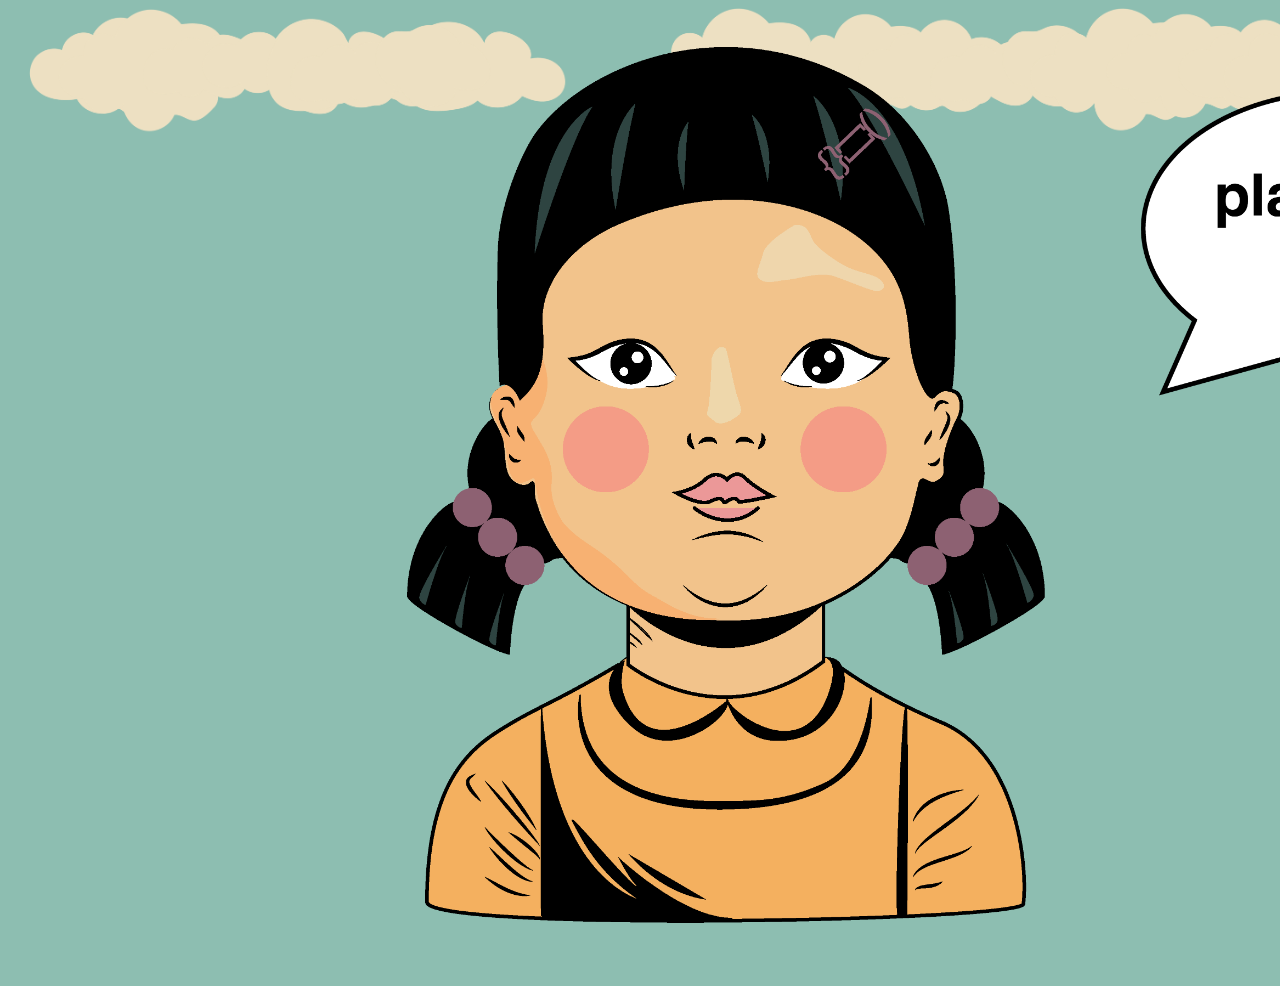
==== index.html @ 884b7dc2 "commit 3/01/23" ====
<!DOCTYPE html>
<html lang="en">
<head>
  <meta charset="UTF-8">
  <meta http-equiv="X-UA-Compatible" content="IE=edge">
  <meta name="viewport" content="width=device-width, initial-scale=1.0">
  <script  type="text/javascript" src="script.js"></script>
  <link rel="stylesheet" href="style.css">
</head>
  
<body style="background-color: #8DBEB1;">

 
    
    <section>
            <div class="cloud">
                <div><img src="images/nube-01.png"  width="200px"></div>
                <div><img src="images/nube-02.png"  width="200px"></div>
                <div><img src="images/nube-03.png"  width="200px"></div>
                <div><img src="images/nube-04.png"  width="200px"></div>
                <div><img src="images/nube-05.png"  width="200px"></div>
                <div><img src="images/nube-06.png"  width="200px"></div>
                <div><img src="images/nube-07.png"  width="200px"></div>
                <div><img src="images/nube-08.png"  width="200px"></div>
                <div><img src="images/nube-09.png"  width="200px"></div>
                <div><img src="images/nube-10.png"  width="200px"></div>
                <div><img src="images/nube-11.png"  width="200px"></div>
                <div><img src="images/nube-12.png"  width="200px"></div>
                <div><img src="images/nube-13.png"  width="200px"></div>
                <div><img src="images/nube-14.png"  width="200px"></div>
                <div><img src="images/nube-15.png"  width="200px"></div>
                <div><img src="images/nube-16.png"  width="200px"></div>
                <div><img src="images/nube-17.png"  width="200px"></div>
                <div><img src="images/nube-18.png"  width="200px"></div>
                
            </div>
            <div class="doll">
                <a href="juego.html" onmouseover="buttonclick()"><img src="images/muneca.png "  width="700px"  alt="doll"></a>
                <button class="selfclick"  onclick="alert('Roar');"></button>
                </a>
                <img class="bocadillo" src="images/juegas_01.png" width="500px" alt="¿juegas?">
            </div>
     </section>
    
      

</body>
</html>
---- style.css ----
/* Incluir el relleno y el borde en el ancho y alto total de un elemento */
/* * {
  box-sizing: border-box;
} */

/* Eliminar márgenes y relleno de la lista
ol {
  margin: 20;
  padding: 20;
} */

/* Aplica estilo a los elementos de la lista */
ol li {
  cursor: pointer;
  position: relative;
  padding: 12px 8px 12px 40px;
  background: rgb(253, 254, 254);
  font-size: 18px;
  transition: 0.2s;

  /* hacer que los elementos de la lista no se puedan seleccionar */
  -webkit-user-select: none;
  -moz-user-select: none;
  -ms-user-select: none;
  user-select: none;
}


/* Al hacer clic, agrega un color de fondo y tacha el texto */
/* ol li.checked {
  background: #888;
  color: #fff;
  text-decoration: line-through; */


/* Agrega una marca de "marcado" cuando se hace clic en */
ol li.checked::before {
  content: '';
  position: absolute;
  border-color: #fff;
  border-style: solid;
  border-width: 0 2px 2px 0;
  top: 10px;
  left: 16px;
  transform: rotate(45deg);
  height: 15px;
  width: 7px;
}

/* Dale estilo al botón de cerrar */
.close {
  background-image: ;
  position: absolute;
  right: 0px;
  top: 0;
  padding: 12px 16px 12px 10px;
}

.close:hover {
  background-color: #f44336;
  color: white;
}

/* Estilo del header */
.header {
  background-color: transparent;
  display: flex;

  /* padding: 30px 40px; */
  /* color: rgb(167, 42, 42); */
  /* text-align: center; */
}

/* limpia los flotantes en el header */
.header:after {
  content: "";
  display: table;
  clear: both;
}

/* Da estilo al input */
input {
  margin: 0;
  border: none;
  border-radius: 0;
  width: 75%;
  padding: 10px;
  float: left;
  font-size: 16px;
}



.addBtn:hover {
  background-color: transparent
}
.muñecoverde{
  height: 400px;
  width:250px ;
  position:relative;
  top:0px; left:-60px;
}
/* .listadejugadores{
  display:flex;
  justify-content: ;
  align-items: center;

  height: 0px;
  width: 250px; */


/* body{
  background-image: url(/pictures/Portada-01.jpg);
  background-repeat: no-repeat;
  background-size:1420px 650px;
} */
#myInput{
  height: 45px;
  width:80px;
  position:relative;
  top: 526px; left: 275px;

}
#myOL{
  
  overflow-y: scroll;
  height:20%;
  width:20%;
  position:absolute;
  
}

body {
    margin:0;
    padding:0;
    overflow: hidden;
   
    }
    section{
    height:100%;
    width:100%;                    
    position:absolute ;
    }
    .selfclick{
        outline: none;
        background-color: transparent;
        border: none;
                                                                                                                                                                                                                                                                    
    }
    .doll{
        position: absolute;
        z-index: 30px;
        margin-left: 30%;
    }

    .bocadillo{
        position: absolute;
        margin-left:0%;
        margin-top: 10%;
    }
    .container{
        position: absolute;
        display: flex;
        justify-content: space-around;
    }
 
    .container1{
        margin-left: 50px;
      
    }
    .container2{
        margin-left: 100px;
    }
    .container3{
       margin-left: 25px;
    }
    .container4{
        justify-content: flex-end;
        margin-left: 100px;
    }

    .cloud div{
    position:absolute ;
    display:block ;
    }
        .cloud div:nth-child(1){
            left:1%; 
            animation:fall 15s linear infinite ;
            animation-delay:-1s;
        }
        .cloud div:nth-child(2){
            left:4%; 
            animation:fall 16s linear infinite ;
            animation-delay:-5s;
        }
        .cloud div:nth-child(3){
            left:8%; 
            animation:fall 14s linear infinite ;
            animation-delay:-8s;
        }
        .cloud div:nth-child(4){
            left:15%; 
            animation:fall 15s linear infinite ; 
            animation-delay:-12s;
        }
        .cloud div:nth-child(5){
            left:20%; 
            animation:fall 14s linear infinite ;
            animation-delay:-16s;
        }
        .cloud div:nth-child(6){
            left:25%; 
            animation:fall 15s linear infinite ;
            animation-delay:-5s;
        }
        .cloud div:nth-child(7){
            left:30%; 
            animation:fall 16s linear infinite ;
            animation-delay:-18s;
        }
        .cloud div:nth-child(8){
            left:20%; 
            animation:fall 14s linear infinite ;
            animation-delay:-10s;
        }
        .cloud div:nth-child(9){
            left:26%; 
            animation:fall 15s linear infinite ;
            animation-delay:-7s;
        }
        .cloud div:nth-child(10){
            left:50%; 
            animation:fall 16s linear infinite ;
            animation-delay:-14s;
        }
        .cloud div:nth-child(11){
            left:60%; 
            animation:fall 14s linear infinite ;
            animation-delay:-8s;
        }
        .cloud div:nth-child(12){
            left:65%; 
            animation:fall 15s linear infinite ;
            animation-delay:-1s;
        }
        .cloud div:nth-child(13){
            left:70%; 
            animation:fall 16s linear infinite ;
            animation-delay:5-s;
        }
        .cloud div:nth-child(14){
            left:75%; 
            animation:fall 14s linear infinite ;
            animation-delay:-16s;
        }
        .cloud div:nth-child(15){
            left:80%; 
            animation:fall 15s linear infinite ;
            animation-delay:-12s;
            
        }
        .cloud div:nth-child(16){
           left:85%; 
           animation:fall 15s linear infinite ; 
           animation-delay:-8s;
        }
        .cloud div:nth-child(17){
            left:90%; 
            animation:fall 15s linear infinite ;
            animation-delay:-5s;
        }
        .cloud div:nth-child(18){
            left:95%; 
            animation:fall 15s linear infinite ;
            animation-delay:-1s;
        }
        
     
        @keyframes fall{
        0%{
            opacity:1;
            top:-10%;
            transform:translateX (20px) rotate(0deg);
        }
        20%{
            opacity:0.8;
            transform:translateX (-20px) rotate(45deg);
        }
        40%{
    
            transform:translateX (-20px) rotate(90deg);
        }
        60%{
            
           transform:translateX (-20px) rotate(135deg); 
        }
        80%{
        
            transform:translateX (-20px) rotate(180deg);
        }
        100%{
            
            top:110%;
            transform:translateX (-20px) rotate(225deg);
        }
        }
    .cloud1{
        transform: rotateX(180deg);
    }
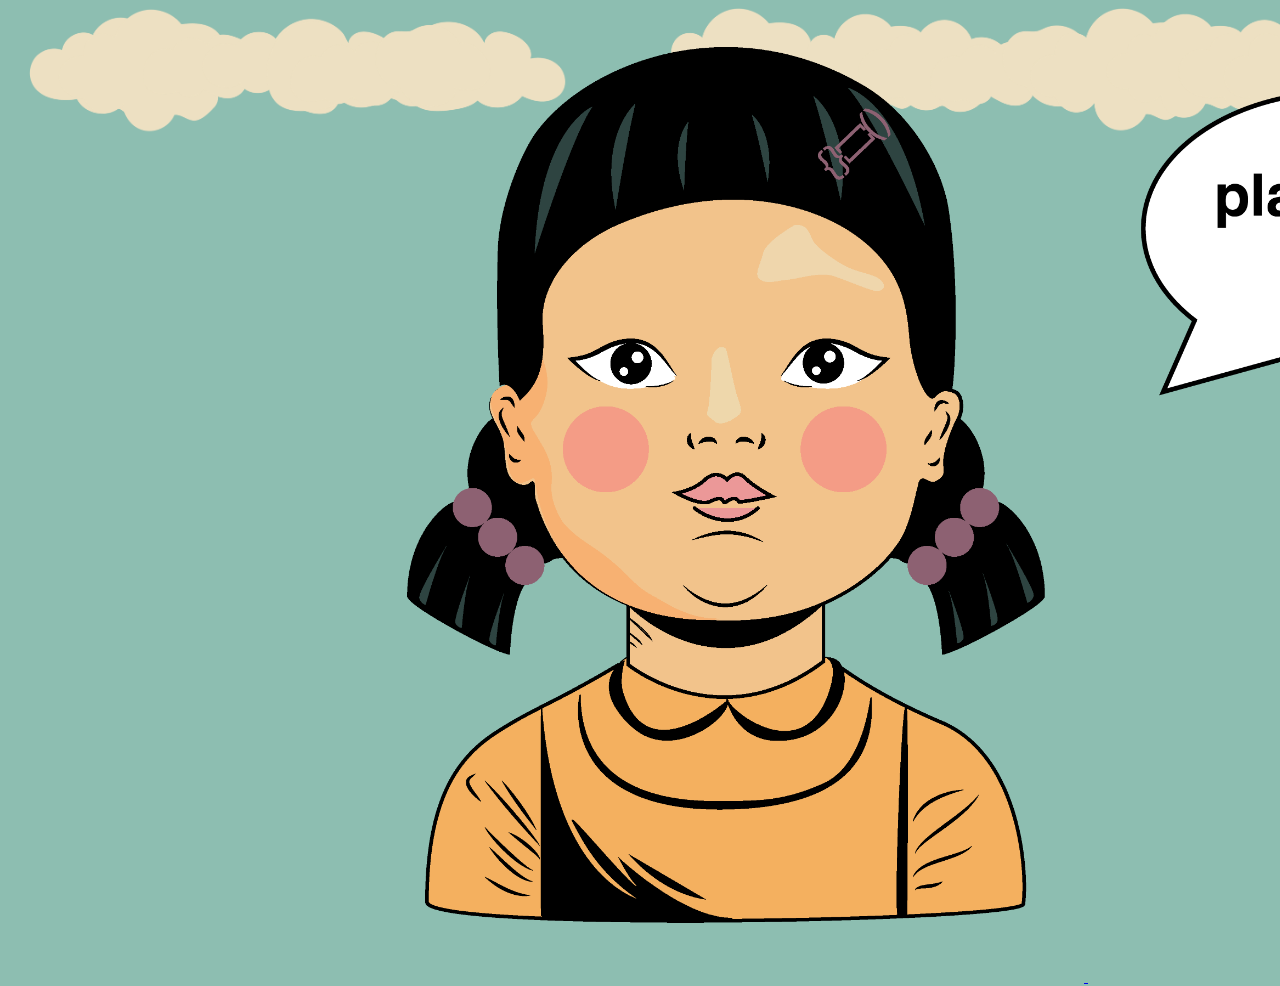
==== commit 85ac74e8: "loading new files" ====
--- a/index.html
+++ b/index.html
@@ -10,7 +10,7 @@
   
 <body style="background-color: #8DBEB1;">
 
- 
+
     
     <section>
             <div class="cloud">
@@ -35,8 +35,14 @@
                 
             </div>
             <div class="doll">
-                <a href="juego.html" onmouseover="buttonclick()"><img src="images/muneca.png "  width="700px"  alt="doll"></a>
-                <button class="selfclick"  onclick="alert('Roar');"></button>
+                <a href="juego.html" onmouseover="buttonclick()"><img src="images/muñeca.png"  width="700px"  alt="doll">
+                  
+                <button class="selfclick"  onclick="alert('Roar');">
+                               
+                </button>
+                <!-- <audio autoplay>
+                  <source src="/sound/inicio_juego.mp3" type="audio/mp3">
+                </audio>   -->
                 </a>
                 <img class="bocadillo" src="images/juegas_01.png" width="500px" alt="¿juegas?">
             </div>
--- a/style.css
+++ b/style.css
@@ -1,20 +1,20 @@
 /* Incluir el relleno y el borde en el ancho y alto total de un elemento */
-/* * {
+* {
   box-sizing: border-box;
-} */
-
-/* Eliminar márgenes y relleno de la lista
+}
+
+/* Eliminar márgenes y relleno de la lista */
 ol {
   margin: 20;
   padding: 20;
-} */
+}
 
 /* Aplica estilo a los elementos de la lista */
 ol li {
   cursor: pointer;
   position: relative;
   padding: 12px 8px 12px 40px;
-  background: rgb(253, 254, 254);
+  background: rgb(28, 119, 146);
   font-size: 18px;
   transition: 0.2s;
 
@@ -27,11 +27,11 @@
 
 
 /* Al hacer clic, agrega un color de fondo y tacha el texto */
-/* ol li.checked {
+ol li.checked {
   background: #888;
   color: #fff;
-  text-decoration: line-through; */
-
+  text-decoration: line-through;
+}
 
 /* Agrega una marca de "marcado" cuando se hace clic en */
 ol li.checked::before {
@@ -49,7 +49,6 @@
 
 /* Dale estilo al botón de cerrar */
 .close {
-  background-image: ;
   position: absolute;
   right: 0px;
   top: 0;
@@ -104,7 +103,6 @@
   display:flex;
   justify-content: ;
   align-items: center;
-
   height: 0px;
   width: 250px; */
 
@@ -115,19 +113,21 @@
   background-size:1420px 650px;
 } */
 #myInput{
-  height: 45px;
-  width:80px;
+  height: 40px;
+  width:130px;
   position:relative;
-  top: 526px; left: 275px;
-
+  top: 50px; left: 50px;
 }
 #myOL{
-  
   overflow-y: scroll;
-  height:20%;
-  width:20%;
+  height:40%;
+  width:22%;
   position:absolute;
-  
+  top:50%;
+  margin-left: 1%;
+  padding: 0%;
+  list-style: none;
+  border: style 5px black;
 }
 
 body {
@@ -144,9 +144,11 @@
     .selfclick{
         outline: none;
         background-color: transparent;
-        border: none;
-                                                                                                                                                                                                                                                                    
-    }
+        border: none;                                                                                                                                                                                                                                                                     
+    }
+
+
+
     .doll{
         position: absolute;
         z-index: 30px;
@@ -307,4 +309,16 @@
     .cloud1{
         transform: rotateX(180deg);
     }
-    
+
+
+@media screen and (max-width: 600px) {
+  .doll {
+    background-color: black;
+    width: 30%;
+  }
+}
+
+.doll {
+  max-width: 100%;
+  height: auto;
+}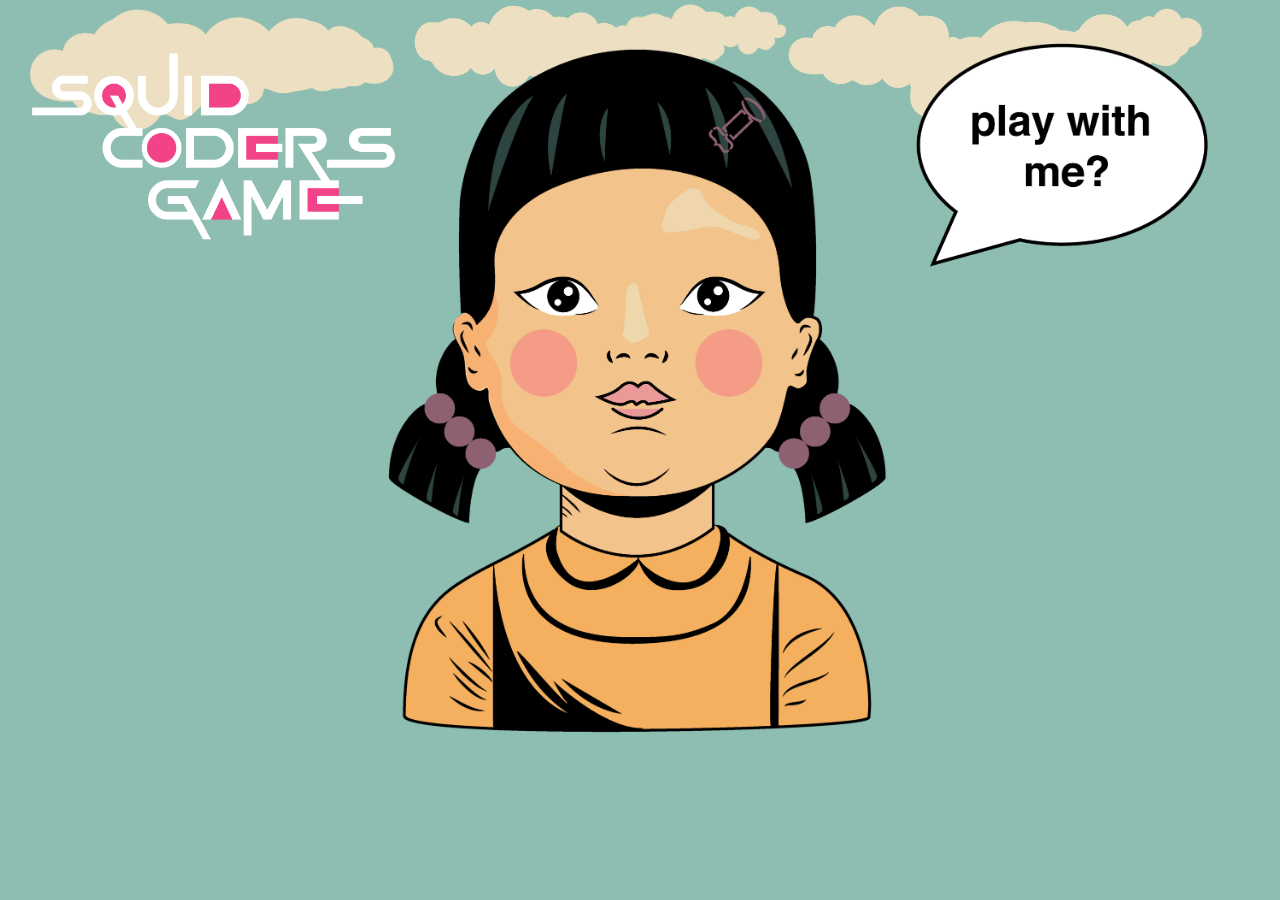
==== commit e00439e8: "body" ====
--- a/index.html
+++ b/index.html
@@ -7,44 +7,43 @@
   <script  type="text/javascript" src="script.js"></script>
   <link rel="stylesheet" href="style.css">
 </head>
-  
-<body style="background-color: #8DBEB1;">
 
 
-    
-    <section>
+<body style="background-color: #8DBEB1;">
+     <section>
             <div class="cloud">
-                <div><img src="images/nube-01.png"  width="200px"></div>
-                <div><img src="images/nube-02.png"  width="200px"></div>
-                <div><img src="images/nube-03.png"  width="200px"></div>
-                <div><img src="images/nube-04.png"  width="200px"></div>
-                <div><img src="images/nube-05.png"  width="200px"></div>
-                <div><img src="images/nube-06.png"  width="200px"></div>
-                <div><img src="images/nube-07.png"  width="200px"></div>
-                <div><img src="images/nube-08.png"  width="200px"></div>
-                <div><img src="images/nube-09.png"  width="200px"></div>
-                <div><img src="images/nube-10.png"  width="200px"></div>
-                <div><img src="images/nube-11.png"  width="200px"></div>
-                <div><img src="images/nube-12.png"  width="200px"></div>
-                <div><img src="images/nube-13.png"  width="200px"></div>
-                <div><img src="images/nube-14.png"  width="200px"></div>
-                <div><img src="images/nube-15.png"  width="200px"></div>
-                <div><img src="images/nube-16.png"  width="200px"></div>
-                <div><img src="images/nube-17.png"  width="200px"></div>
-                <div><img src="images/nube-18.png"  width="200px"></div>
+                <div><img src="images/nube-01.png"  width="16%"></div>
+                <div><img src="images/nube-02.png"  width="16%"></div>
+                <div><img src="images/nube-03.png"  width="16%"></div>
+                <div><img src="images/nube-04.png"  width="16%"></div>
+                <div><img src="images/nube-05.png"  width="16%"></div>
+                <div><img src="images/nube-06.png"  width="16%"></div>
+                <div><img src="images/nube-07.png"  width="16%"></div>
+                <div><img src="images/nube-08.png"  width="16%"></div>
+                <div><img src="images/nube-09.png"  width="16%"></div>
+                <div><img src="images/nube-10.png"  width="16%"></div>
+                <div><img src="images/nube-11.png"  width="16%"></div>
+                <div><img src="images/nube-12.png"  width="16%"></div>
+                <div><img src="images/nube-13.png"  width="16%"></div>
+                <div><img src="images/nube-14.png"  width="16%"></div>
+                <div><img src="images/nube-15.png"  width="16%"></div>
+                <div><img src="images/nube-16.png"  width="16%"></div>
+                <div><img src="images/nube-17.png"  width="30%"></div>
+                <div><img src="images/nube-18.png"  width="30%"></div>
+                <div><img src="images/nube-19.png"  width="60%"></div>
+                <div><img src="images/nube-20.png"  width="60%"></div>
+                <div><img src="images/nube-21.png"  width="60%"></div>
+                <div><img src="images/nube-22.png"  width="60%"></div>
+                <div><img src="images/nube-23.png"  width="60%"></div>
+                <div><img src="images/nube-24.png"  width="60%"></div>
+                
                 
             </div>
+            <div class="logo"><img src="images/logo_juego-01.png" alt="logo" width="30%"></div>
             <div class="doll">
-                <a href="juego.html" onmouseover="buttonclick()"><img src="images/muñeca.png"  width="700px"  alt="doll">
-                  
-                <button class="selfclick"  onclick="alert('Roar');">
-                               
-                </button>
-                <!-- <audio autoplay>
-                  <source src="/sound/inicio_juego.mp3" type="audio/mp3">
-                </audio>   -->
-                </a>
-                <img class="bocadillo" src="images/juegas_01.png" width="500px" alt="¿juegas?">
+                <a href="juego.html" onmouseover="buttonclick()"><img src="images/muñeca.png"  width="60%"  alt="doll"></a>
+                <button class="selfclick" onclick="alert('Roar');"></button>
+                <img class="bocadillo" src="images/juegas_01.png" width="40%" alt="¿juegas?">
             </div>
      </section>
     
--- a/style.css
+++ b/style.css
@@ -1,135 +1,3 @@
-/* Incluir el relleno y el borde en el ancho y alto total de un elemento */
-* {
-  box-sizing: border-box;
-}
-
-/* Eliminar márgenes y relleno de la lista */
-ol {
-  margin: 20;
-  padding: 20;
-}
-
-/* Aplica estilo a los elementos de la lista */
-ol li {
-  cursor: pointer;
-  position: relative;
-  padding: 12px 8px 12px 40px;
-  background: rgb(28, 119, 146);
-  font-size: 18px;
-  transition: 0.2s;
-
-  /* hacer que los elementos de la lista no se puedan seleccionar */
-  -webkit-user-select: none;
-  -moz-user-select: none;
-  -ms-user-select: none;
-  user-select: none;
-}
-
-
-/* Al hacer clic, agrega un color de fondo y tacha el texto */
-ol li.checked {
-  background: #888;
-  color: #fff;
-  text-decoration: line-through;
-}
-
-/* Agrega una marca de "marcado" cuando se hace clic en */
-ol li.checked::before {
-  content: '';
-  position: absolute;
-  border-color: #fff;
-  border-style: solid;
-  border-width: 0 2px 2px 0;
-  top: 10px;
-  left: 16px;
-  transform: rotate(45deg);
-  height: 15px;
-  width: 7px;
-}
-
-/* Dale estilo al botón de cerrar */
-.close {
-  position: absolute;
-  right: 0px;
-  top: 0;
-  padding: 12px 16px 12px 10px;
-}
-
-.close:hover {
-  background-color: #f44336;
-  color: white;
-}
-
-/* Estilo del header */
-.header {
-  background-color: transparent;
-  display: flex;
-
-  /* padding: 30px 40px; */
-  /* color: rgb(167, 42, 42); */
-  /* text-align: center; */
-}
-
-/* limpia los flotantes en el header */
-.header:after {
-  content: "";
-  display: table;
-  clear: both;
-}
-
-/* Da estilo al input */
-input {
-  margin: 0;
-  border: none;
-  border-radius: 0;
-  width: 75%;
-  padding: 10px;
-  float: left;
-  font-size: 16px;
-}
-
-
-
-.addBtn:hover {
-  background-color: transparent
-}
-.muñecoverde{
-  height: 400px;
-  width:250px ;
-  position:relative;
-  top:0px; left:-60px;
-}
-/* .listadejugadores{
-  display:flex;
-  justify-content: ;
-  align-items: center;
-  height: 0px;
-  width: 250px; */
-
-
-/* body{
-  background-image: url(/pictures/Portada-01.jpg);
-  background-repeat: no-repeat;
-  background-size:1420px 650px;
-} */
-#myInput{
-  height: 40px;
-  width:130px;
-  position:relative;
-  top: 50px; left: 50px;
-}
-#myOL{
-  overflow-y: scroll;
-  height:40%;
-  width:22%;
-  position:absolute;
-  top:50%;
-  margin-left: 1%;
-  padding: 0%;
-  list-style: none;
-  border: style 5px black;
-}
-
 body {
     margin:0;
     padding:0;
@@ -137,28 +5,34 @@
    
     }
     section{
-    height:100%;
-    width:100%;                    
-    position:absolute ;
-    }
+        height:100%;
+        width:100%;                    
+        position:absolute ;
+    }
+    
     .selfclick{
         outline: none;
         background-color: transparent;
-        border: none;                                                                                                                                                                                                                                                                     
-    }
-
-
-
+        border: none;
+                                                                                                                                                                                                                                                                    
+    }
+    .logo{
+        position: absolute;
+        z-index: 180%;
+        margin-left: 2%;
+        margin-top: 1%;
+    }
     .doll{
         position: absolute;
-        z-index: 30px;
-        margin-left: 30%;
+        z-index: 180%;
+        margin-left: 29%;
+        margin-top: 1%;
     }
 
     .bocadillo{
         position: absolute;
-        margin-left:0%;
-        margin-top: 10%;
+        margin-left:-5%;
+        margin-top: 2%;
     }
     .container{
         position: absolute;
@@ -167,23 +41,103 @@
     }
  
     .container1{
-        margin-left: 50px;
-      
-    }
+        margin-left: 3%;
+        padding: 0%;
+    
+    }
+
+    *{
+        box-sizing: border-box;
+    }
+  
+
+    ol li {
+        cursor: pointer;
+        position: relative;
+        padding: 3% 3% 10% 3%;
+        background: rgb(255, 255, 255);
+        font-size: 14pt;
+        transition: 0.2s;
+        
+  
+  
+        -webkit-user-select: none;
+        -moz-user-select: none;
+        -ms-user-select: none;
+        user-select: none;
+    } 
+  
+  
+    .close {
+        position: absolute;
+        right: 0%;
+        top: 0%;
+        padding: 4% 4% 4% 4%;
+    }
+  
+    .close:hover {
+        background-color: #f44336;
+        color: white;
+    }
+  
+  
+    .header {
+        background-color: transparent;
+        display: flex;
+    }
+  
+  
+    .header:after {
+        content: "";
+        display: table;
+        clear: both;
+    }
+  
+  
+    .addBtn:hover {
+        background-color: transparent
+    }
+    
+    #myInput{
+        height: 4.4%;
+        width: 4.8%;
+        position:absolute;
+        top: 51.6%; 
+        left: 18.9%;
+        font-size: 10pt;
+        border: none;
+       
+    }
+    #myOL{
+        overflow-y: scroll;
+        height:20%;
+        width:26%;
+        position:absolute;
+        top: 60%;
+        margin-left: -2%;
+        list-style:none;
+       
+    }
+ 
     .container2{
-        margin-left: 100px;
-    }
+        margin-left: 2%;
+        
+    }
+    
     .container3{
-       margin-left: 25px;
-    }
+        margin-left: 10%;
+    
+    }
+    
     .container4{
         justify-content: flex-end;
-        margin-left: 100px;
+        margin-left: 25%;
     }
 
     .cloud div{
     position:absolute ;
     display:block ;
+    
     }
         .cloud div:nth-child(1){
             left:1%; 
@@ -191,32 +145,32 @@
             animation-delay:-1s;
         }
         .cloud div:nth-child(2){
-            left:4%; 
+            left:3%; 
             animation:fall 16s linear infinite ;
             animation-delay:-5s;
         }
         .cloud div:nth-child(3){
-            left:8%; 
+            left:5%; 
             animation:fall 14s linear infinite ;
             animation-delay:-8s;
         }
         .cloud div:nth-child(4){
-            left:15%; 
+            left:10%; 
             animation:fall 15s linear infinite ; 
             animation-delay:-12s;
         }
         .cloud div:nth-child(5){
-            left:20%; 
+            left:15%; 
             animation:fall 14s linear infinite ;
             animation-delay:-16s;
         }
         .cloud div:nth-child(6){
-            left:25%; 
+            left:17%; 
             animation:fall 15s linear infinite ;
             animation-delay:-5s;
         }
         .cloud div:nth-child(7){
-            left:30%; 
+            left:19%; 
             animation:fall 16s linear infinite ;
             animation-delay:-18s;
         }
@@ -226,55 +180,85 @@
             animation-delay:-10s;
         }
         .cloud div:nth-child(9){
-            left:26%; 
+            left:30%; 
             animation:fall 15s linear infinite ;
             animation-delay:-7s;
         }
         .cloud div:nth-child(10){
+            left:35%; 
+            animation:fall 16s linear infinite ;
+            animation-delay:-14s;
+        }
+        .cloud div:nth-child(11){
+            left:37%; 
+            animation:fall 14s linear infinite ;
+            animation-delay:-8s;
+        }
+        .cloud div:nth-child(12){
+            left:40%; 
+            animation:fall 15s linear infinite ;
+            animation-delay:-1s;
+        }
+        .cloud div:nth-child(13){
+            left:45%; 
+            animation:fall 16s linear infinite ;
+            animation-delay:5-s;
+        }
+        .cloud div:nth-child(14){
+            left:47%; 
+            animation:fall 14s linear infinite ;
+            animation-delay:-16s;
+        }
+        .cloud div:nth-child(15){
             left:50%; 
-            animation:fall 16s linear infinite ;
-            animation-delay:-14s;
-        }
-        .cloud div:nth-child(11){
-            left:60%; 
-            animation:fall 14s linear infinite ;
-            animation-delay:-8s;
-        }
-        .cloud div:nth-child(12){
-            left:65%; 
-            animation:fall 15s linear infinite ;
-            animation-delay:-1s;
-        }
-        .cloud div:nth-child(13){
-            left:70%; 
-            animation:fall 16s linear infinite ;
-            animation-delay:5-s;
-        }
-        .cloud div:nth-child(14){
-            left:75%; 
-            animation:fall 14s linear infinite ;
-            animation-delay:-16s;
-        }
-        .cloud div:nth-child(15){
-            left:80%; 
             animation:fall 15s linear infinite ;
             animation-delay:-12s;
             
         }
         .cloud div:nth-child(16){
-           left:85%; 
+           left:55%; 
            animation:fall 15s linear infinite ; 
            animation-delay:-8s;
         }
         .cloud div:nth-child(17){
-            left:90%; 
+            left:60%; 
             animation:fall 15s linear infinite ;
             animation-delay:-5s;
         }
         .cloud div:nth-child(18){
-            left:95%; 
-            animation:fall 15s linear infinite ;
-            animation-delay:-1s;
+            left:65%; 
+            animation:fall 15s linear infinite ;
+            animation-delay:-1s;
+        }
+        .cloud div:nth-child(19){
+            left:67%; 
+            animation:fall 15s linear infinite ;
+            animation-delay:-1s;
+        }
+        .cloud div:nth-child(20){
+            left:70%; 
+            animation:fall 16s linear infinite ;
+            animation-delay:-5s;
+        }
+        .cloud div:nth-child(21){
+            left:75%; 
+            animation:fall 14s linear infinite ;
+            animation-delay:-8s;
+        }
+        .cloud div:nth-child(22){
+            left:80%; 
+            animation:fall 15s linear infinite ; 
+            animation-delay:-12s;
+        }
+        .cloud div:nth-child(23){
+            left:83%; 
+            animation:fall 14s linear infinite ;
+            animation-delay:-16s;
+        }
+        .cloud div:nth-child(24){
+            left:87%; 
+            animation:fall 15s linear infinite ;
+            animation-delay:-5s;
         }
         
      
@@ -309,16 +293,4 @@
     .cloud1{
         transform: rotateX(180deg);
     }
-
-
-@media screen and (max-width: 600px) {
-  .doll {
-    background-color: black;
-    width: 30%;
-  }
-}
-
-.doll {
-  max-width: 100%;
-  height: auto;
-}+    
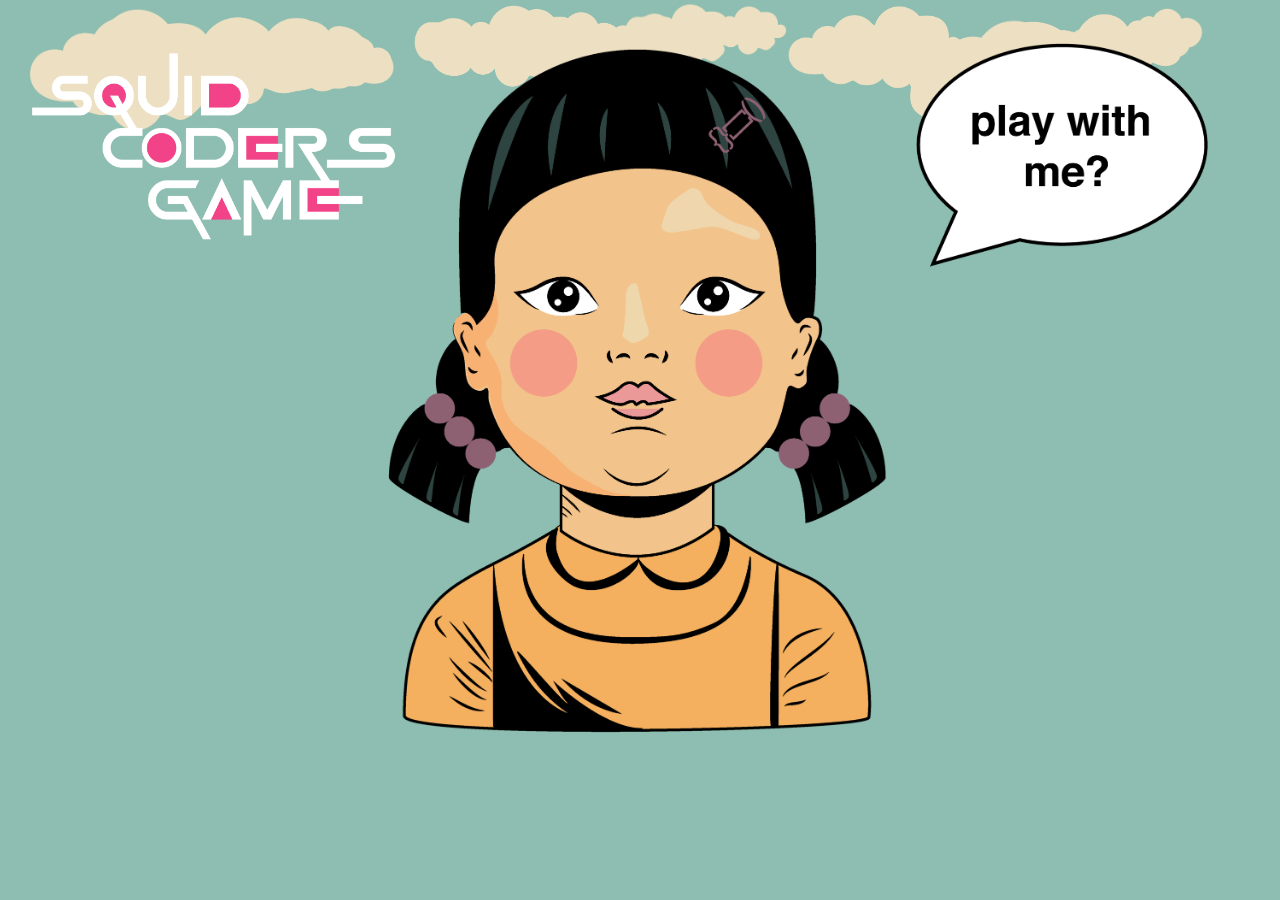
==== commit d1b32166: "body" ====
--- a/index.html
+++ b/index.html
@@ -6,6 +6,8 @@
   <meta name="viewport" content="width=device-width, initial-scale=1.0">
   <script  type="text/javascript" src="script.js"></script>
   <link rel="stylesheet" href="style.css">
+  <link rel="preconnect" href="https://fonts.googleapis.com"><link rel="preconnect" href="https://fonts.gstatic.com" crossorigin><link href="https://fonts.googleapis.com/css2?family=Chakra+Petch:wght@500&display=swap" rel="stylesheet">
+  <title>SQUID CODERS GAME</title>
 </head>
 
 
--- a/style.css
+++ b/style.css
@@ -54,9 +54,10 @@
     ol li {
         cursor: pointer;
         position: relative;
-        padding: 3% 3% 10% 3%;
+        padding: 3% 3% 8% 3%;
         background: rgb(255, 255, 255);
-        font-size: 14pt;
+        font-family: 'Chakra Petch', sans-serif;
+        font-size: 12pt;
         transition: 0.2s;
         
   
@@ -104,13 +105,14 @@
         position:absolute;
         top: 51.6%; 
         left: 18.9%;
-        font-size: 10pt;
+        font-family: 'Chakra Petch', sans-serif;
+        font-size: 12pt;
         border: none;
        
     }
     #myOL{
         overflow-y: scroll;
-        height:20%;
+        height:30%;
         width:26%;
         position:absolute;
         top: 60%;
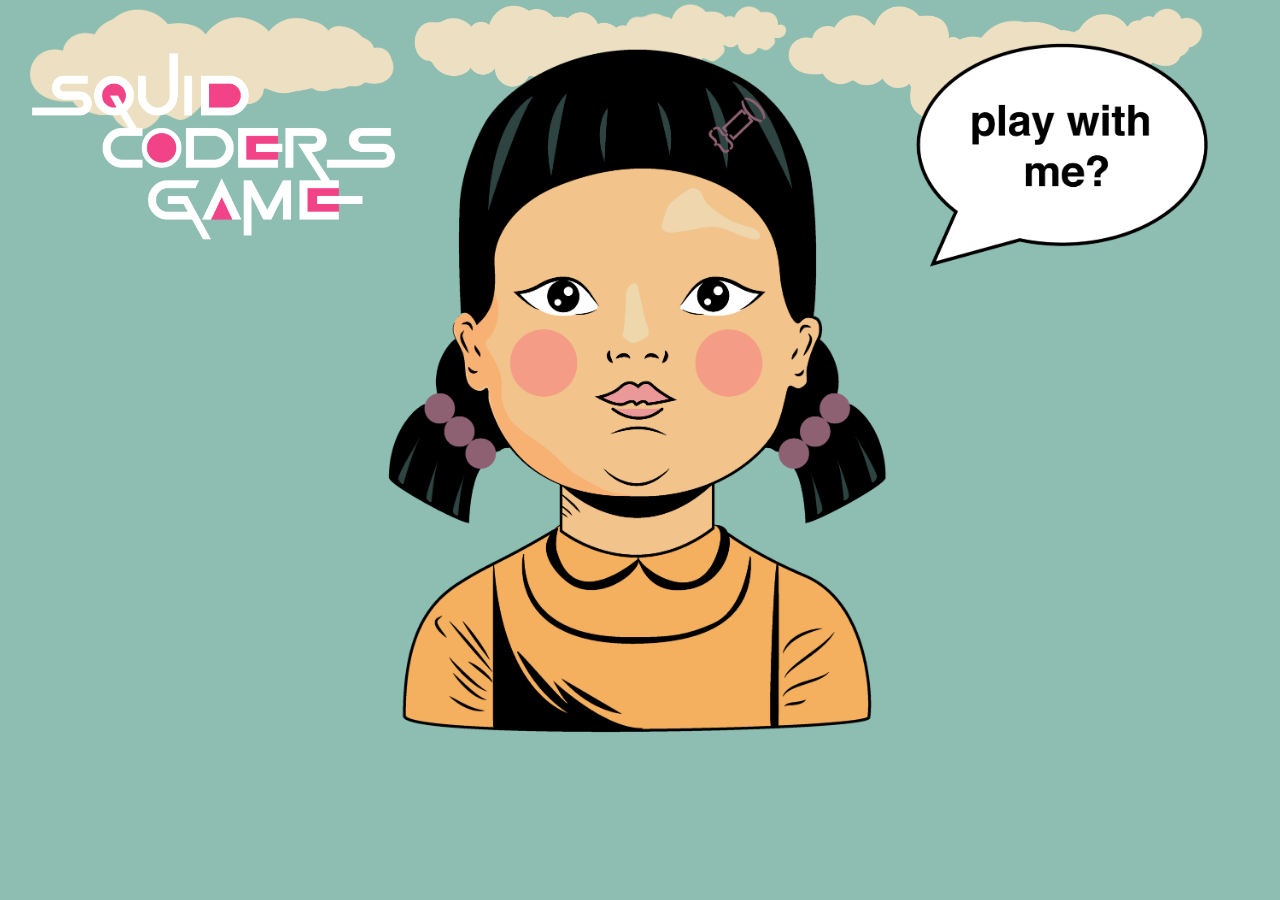
==== commit 80ffd973: "good" ====
--- a/index.html
+++ b/index.html
@@ -43,7 +43,7 @@
             </div>
             <div class="logo"><img src="images/logo_juego-01.png" alt="logo" width="30%"></div>
             <div class="doll">
-                <a href="juego.html" onmouseover="buttonclick()"><img src="images/muñeca.png"  width="60%"  alt="doll"></a>
+                <a href="juego.html" onmouseover="buttonclick()"><img src="images/muneca.png"  width="60%"  alt="doll"></a>
                 <button class="selfclick" onclick="alert('Roar');"></button>
                 <img class="bocadillo" src="images/juegas_01.png" width="40%" alt="¿juegas?">
             </div>
--- a/style.css
+++ b/style.css
@@ -295,4 +295,8 @@
     .cloud1{
         transform: rotateX(180deg);
     }
-    
+    .muerto{
+      position:absolute;
+      margin-top: 60%;
+    }
+    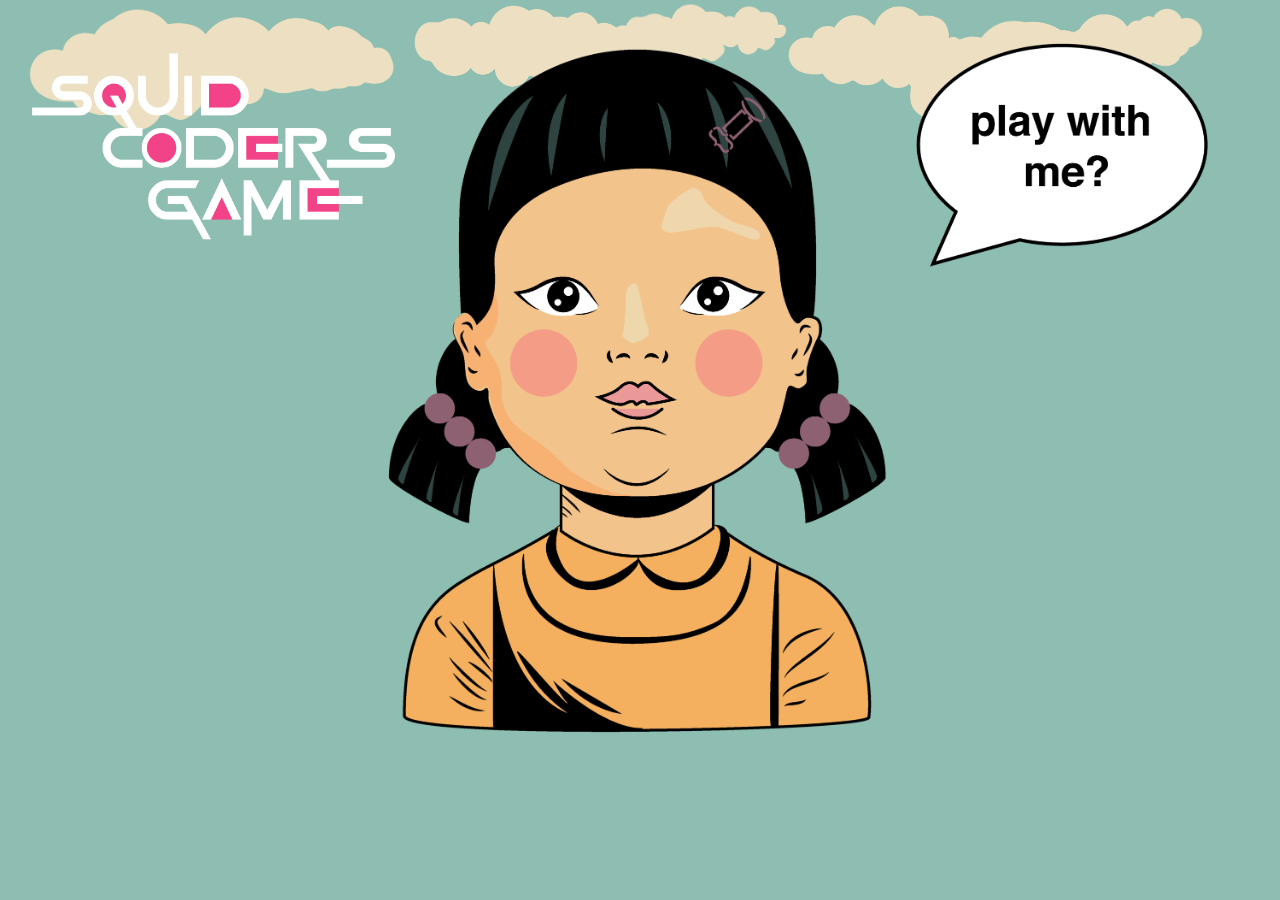
==== commit 611d8357: "body" ====
--- a/index.html
+++ b/index.html
@@ -38,12 +38,12 @@
                 <div><img src="images/nube-22.png"  width="60%"></div>
                 <div><img src="images/nube-23.png"  width="60%"></div>
                 <div><img src="images/nube-24.png"  width="60%"></div>
+              </div>
                 
-                
-            </div>
+          </div>
             <div class="logo"><img src="images/logo_juego-01.png" alt="logo" width="30%"></div>
             <div class="doll">
-                <a href="juego.html" onmouseover="buttonclick()"><img src="images/muneca.png"  width="60%"  alt="doll"></a>
+                <a href="juego.html" onmouseover="buttonclick()"><img src="images/muñeca.png"  width="60%"  alt="doll"></a>
                 <button class="selfclick" onclick="alert('Roar');"></button>
                 <img class="bocadillo" src="images/juegas_01.png" width="40%" alt="¿juegas?">
             </div>
--- a/style.css
+++ b/style.css
@@ -112,6 +112,7 @@
     }
     #myOL{
         overflow-y: scroll;
+        overflow: overlay;
         height:30%;
         width:26%;
         position:absolute;
@@ -295,8 +296,164 @@
     .cloud1{
         transform: rotateX(180deg);
     }
-    .muerto{
-      position:absolute;
-      margin-top: 60%;
-    }
-    +   
+    @media screen(min-width: 320px){ 
+        
+        section{
+            min-width:100% ;
+
+        }
+            .cloud{
+                min-width: 100%;
+            }
+                .cloud div:nth-child(1){
+                    min-width: 16%;
+                }
+                .cloud div:nth-child(2){
+                    min-width: 16%;
+                }
+                .cloud div:nth-child(3){
+                    min-width: 16%;
+                }
+                .cloud div:nth-child(4){
+                    min-width: 16%;
+                }
+                .cloud div:nth-child(5){
+                    min-width: 16%;
+                }
+                .cloud div:nth-child(6){
+                    min-width: 16%;
+                }
+                .cloud div:nth-child(7){
+                    min-width: 16%;
+                }
+                .cloud div:nth-child(8){
+                    min-width: 16%;
+                }
+                .cloud div:nth-child(9){
+                    min-width: 16%;
+                }
+                .cloud div:nth-child(10){
+                    min-width: 16%;
+                }
+                .cloud div:nth-child(11){
+                    min-width: 16%;
+                }
+                .cloud div:nth-child(12){
+                    min-width: 16%;
+                }
+                .cloud div:nth-child(13){
+                    min-width: 16%;
+                }
+                .cloud div:nth-child(14){
+                    min-width: 16%;
+                }
+                .cloud div:nth-child(15){
+                    min-width: 16%;
+                }
+                .cloud div:nth-child(16){
+                    min-width: 16%;
+                }
+                .cloud div:nth-child(17){
+                    min-width: 16%;
+                }
+                .cloud div:nth-child(18){
+                    min-width: 16%;
+                }
+                .cloud div:nth-child(19){
+                    min-width: 16%;
+                }
+                .cloud div:nth-child(20){
+                    min-width: 16%;
+                }
+                .cloud div:nth-child(21){
+                    min-width: 16%;
+                }
+                .cloud div:nth-child(22){
+                    min-width: 16%;
+                }
+                .cloud div:nth-child(23){
+                    min-width: 16%;
+                }
+                .cloud div:nth-child(24){
+                    min-width: 16%;
+                }
+
+        .logo{
+            min-width:100%;
+            float: none;
+
+        }
+        .doll{
+            min-width:100%;
+            float: none;
+
+        }
+        .bocadillo{
+            min-width:100% ;
+            float: none;
+
+        }
+        .container{
+            min-width:100% ;
+            float: none;
+
+        }
+            .container1{
+                min-width:100% ;
+                float: none;
+
+            }
+                #myinput{
+                    min-width: 4.8%;
+    
+                }
+                .jugador{
+                 min-width:100% ;
+                 float: none;
+    
+                }
+                .myOl{
+                    min-width: 100%;
+                    float: none;
+    
+                }
+            .container2{
+                min-width: 100%;
+                float: none;
+            }
+                .muñeca{
+                    min-width:100%;
+                    float: none;
+                }
+            .container3{
+                min-width:100% ;
+                float: none;
+        
+            }
+                .bocadillo2{
+                    min-width: 100%;
+                    float: none;
+                }
+            .container4{
+                 min-width: 100%;
+                 float: none;
+        
+            }
+                .start{
+                    min-width:100% ;
+                    float: none;
+    
+                }
+                .replay{
+                    min-width: 100%;
+                    float: none;
+                }
+                .exit{
+                    min-width: 100%;
+                    float:none ;
+        
+                }
+
+    }
+    
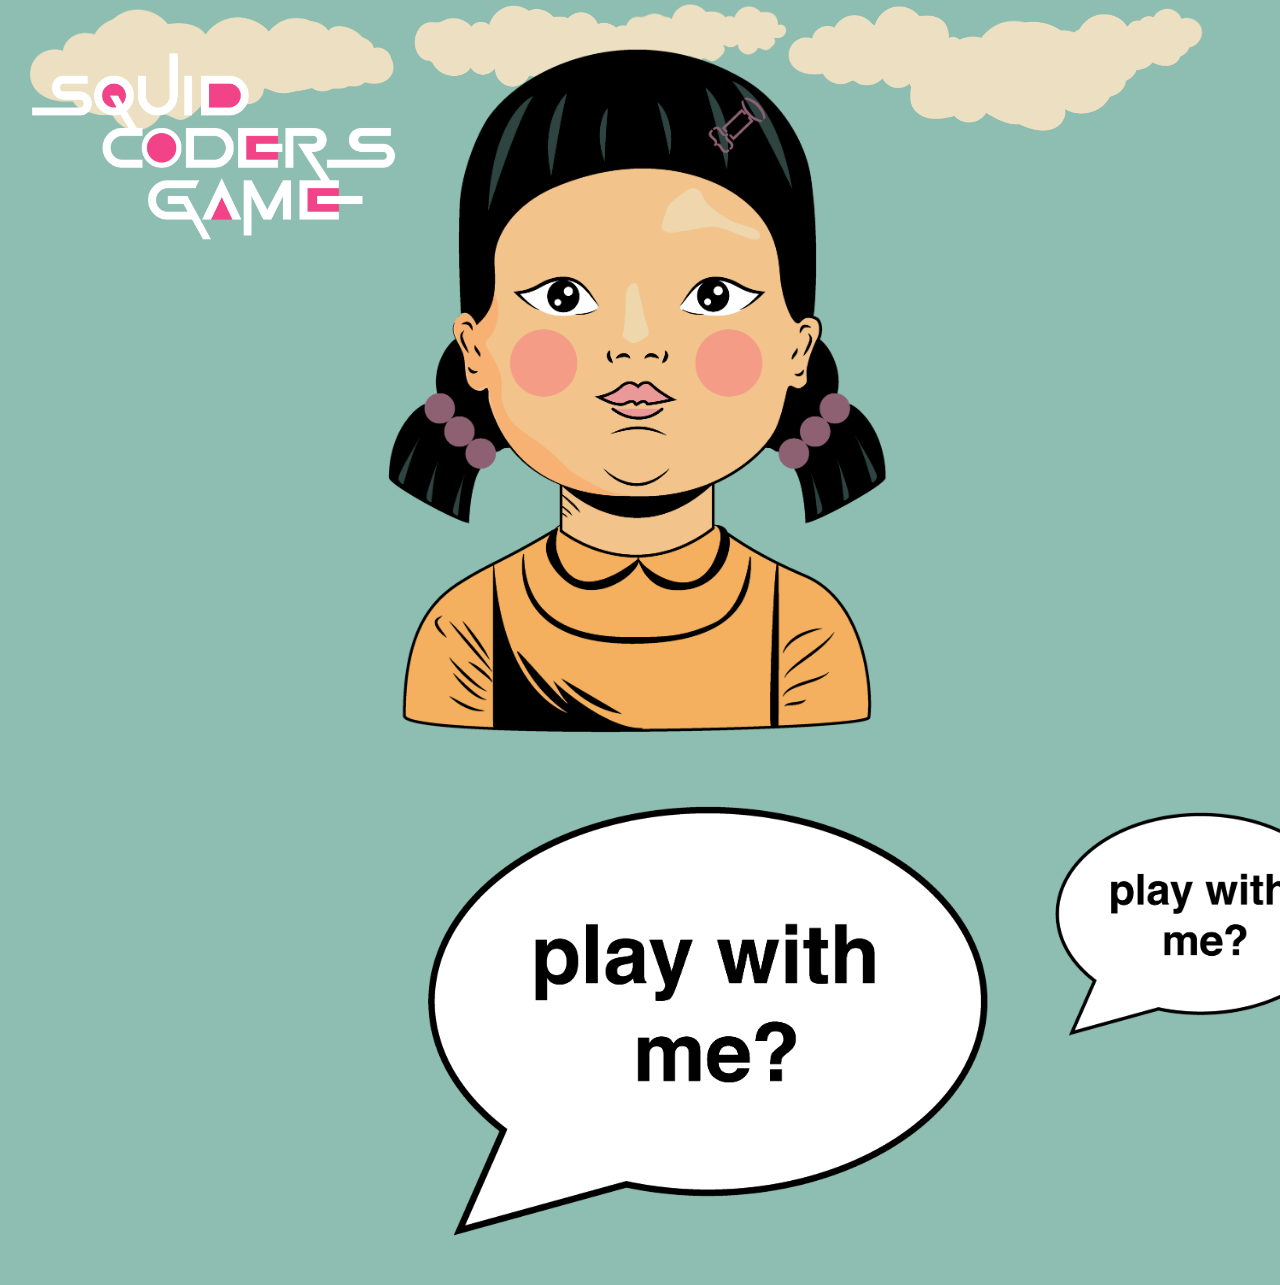
==== commit eb0fcb96: "all ok" ====
--- a/index.html
+++ b/index.html
@@ -38,13 +38,19 @@
                 <div><img src="images/nube-22.png"  width="60%"></div>
                 <div><img src="images/nube-23.png"  width="60%"></div>
                 <div><img src="images/nube-24.png"  width="60%"></div>
-              </div>
                 
-          </div>
+                
+            </div>
             <div class="logo"><img src="images/logo_juego-01.png" alt="logo" width="30%"></div>
             <div class="doll">
-                <a href="juego.html" onmouseover="buttonclick()"><img src="images/muñeca.png"  width="60%"  alt="doll"></a>
-                <button class="selfclick" onclick="alert('Roar');"></button>
+                <a href="juego.html" onmouseover="buttonclick()"><img src="images/muneca.png"  width="60%"  alt="doll"></a>
+                <img src="images/juegas_01.png" class="buttonSound" onclick="myFunction()" onload="OnLoad()" width="700" alt="doll">
+
+              <audio id="audio" controls style="display:none">
+                <source src="sound/inicio_juego.mp3" type="audio/mpeg">
+              Your browser does not support the audio element.
+              </audio>
+
                 <img class="bocadillo" src="images/juegas_01.png" width="40%" alt="¿juegas?">
             </div>
      </section>
--- a/style.css
+++ b/style.css
@@ -296,164 +296,19 @@
     .cloud1{
         transform: rotateX(180deg);
     }
-   
-    @media screen(min-width: 320px){ 
-        
-        section{
-            min-width:100% ;
-
-        }
-            .cloud{
-                min-width: 100%;
-            }
-                .cloud div:nth-child(1){
-                    min-width: 16%;
-                }
-                .cloud div:nth-child(2){
-                    min-width: 16%;
-                }
-                .cloud div:nth-child(3){
-                    min-width: 16%;
-                }
-                .cloud div:nth-child(4){
-                    min-width: 16%;
-                }
-                .cloud div:nth-child(5){
-                    min-width: 16%;
-                }
-                .cloud div:nth-child(6){
-                    min-width: 16%;
-                }
-                .cloud div:nth-child(7){
-                    min-width: 16%;
-                }
-                .cloud div:nth-child(8){
-                    min-width: 16%;
-                }
-                .cloud div:nth-child(9){
-                    min-width: 16%;
-                }
-                .cloud div:nth-child(10){
-                    min-width: 16%;
-                }
-                .cloud div:nth-child(11){
-                    min-width: 16%;
-                }
-                .cloud div:nth-child(12){
-                    min-width: 16%;
-                }
-                .cloud div:nth-child(13){
-                    min-width: 16%;
-                }
-                .cloud div:nth-child(14){
-                    min-width: 16%;
-                }
-                .cloud div:nth-child(15){
-                    min-width: 16%;
-                }
-                .cloud div:nth-child(16){
-                    min-width: 16%;
-                }
-                .cloud div:nth-child(17){
-                    min-width: 16%;
-                }
-                .cloud div:nth-child(18){
-                    min-width: 16%;
-                }
-                .cloud div:nth-child(19){
-                    min-width: 16%;
-                }
-                .cloud div:nth-child(20){
-                    min-width: 16%;
-                }
-                .cloud div:nth-child(21){
-                    min-width: 16%;
-                }
-                .cloud div:nth-child(22){
-                    min-width: 16%;
-                }
-                .cloud div:nth-child(23){
-                    min-width: 16%;
-                }
-                .cloud div:nth-child(24){
-                    min-width: 16%;
-                }
-
-        .logo{
-            min-width:100%;
-            float: none;
-
-        }
-        .doll{
-            min-width:100%;
-            float: none;
-
-        }
-        .bocadillo{
-            min-width:100% ;
-            float: none;
-
-        }
-        .container{
-            min-width:100% ;
-            float: none;
-
-        }
-            .container1{
-                min-width:100% ;
-                float: none;
-
-            }
-                #myinput{
-                    min-width: 4.8%;
-    
-                }
-                .jugador{
-                 min-width:100% ;
-                 float: none;
-    
-                }
-                .myOl{
-                    min-width: 100%;
-                    float: none;
-    
-                }
-            .container2{
-                min-width: 100%;
-                float: none;
-            }
-                .muñeca{
-                    min-width:100%;
-                    float: none;
-                }
-            .container3{
-                min-width:100% ;
-                float: none;
-        
-            }
-                .bocadillo2{
-                    min-width: 100%;
-                    float: none;
-                }
-            .container4{
-                 min-width: 100%;
-                 float: none;
-        
-            }
-                .start{
-                    min-width:100% ;
-                    float: none;
-    
-                }
-                .replay{
-                    min-width: 100%;
-                    float: none;
-                }
-                .exit{
-                    min-width: 100%;
-                    float:none ;
-        
-                }
-
-    }
-    
+
+    #muerto{
+      position: absolute;
+      font-size: 80px;
+      margin-left: 10%;
+      margin-top: 8%;
+      font-family: 'Chakra Petch', sans-serif;
+    }
+    buttonSound {     
+        height: 50%;
+        width: 95%;       
+        position: absolute;
+        margin-left: 5%;
+        margin-top: 20%;    
+    }
+    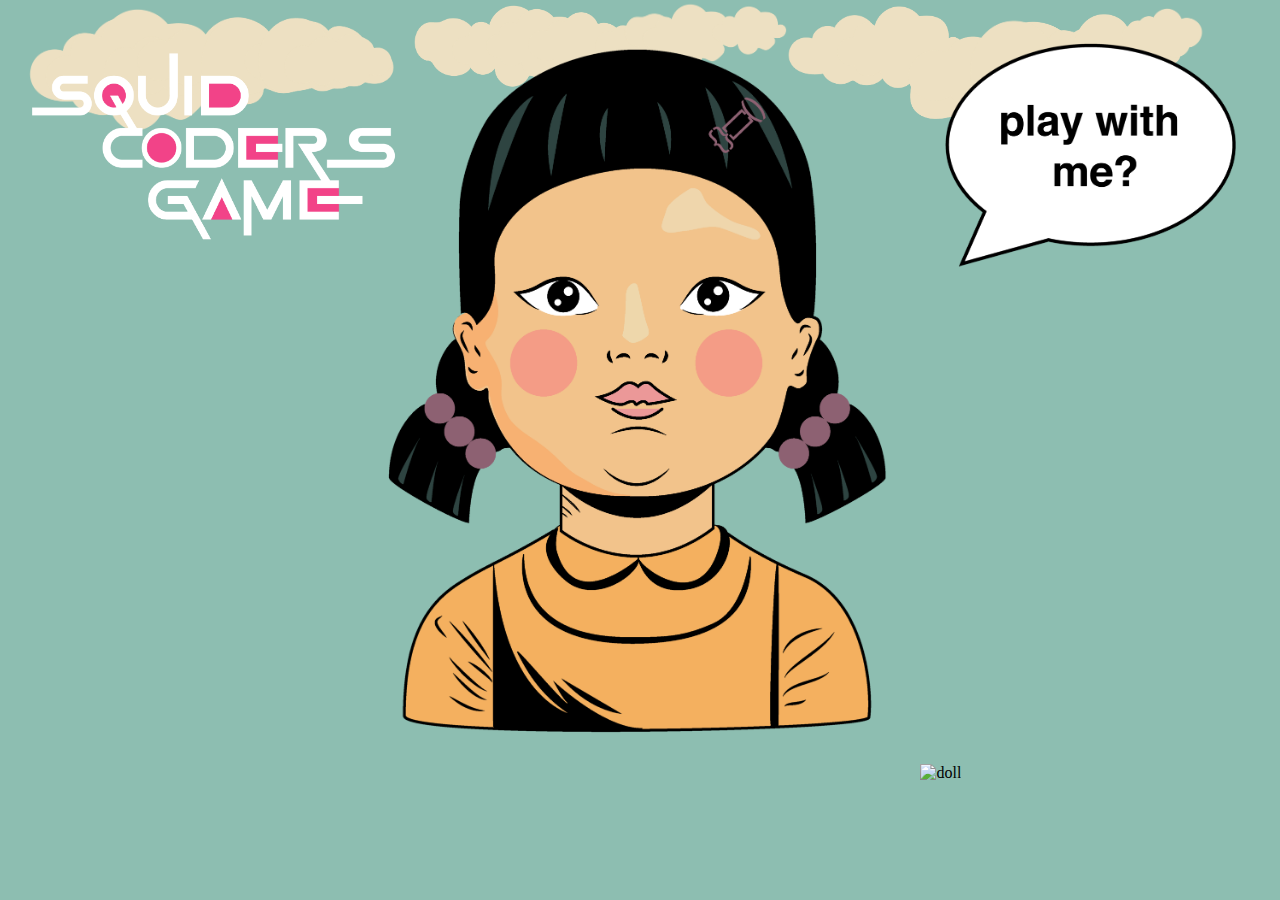
==== commit 00059615: "commit" ====
--- a/index.html
+++ b/index.html
@@ -38,20 +38,19 @@
                 <div><img src="images/nube-22.png"  width="60%"></div>
                 <div><img src="images/nube-23.png"  width="60%"></div>
                 <div><img src="images/nube-24.png"  width="60%"></div>
+              </div>
                 
-                
-            </div>
+          </div>
             <div class="logo"><img src="images/logo_juego-01.png" alt="logo" width="30%"></div>
             <div class="doll">
-                <a href="juego.html" onmouseover="buttonclick()"><img src="images/muneca.png"  width="60%"  alt="doll"></a>
-                <img src="images/juegas_01.png" class="buttonSound" onclick="myFunction()" onload="OnLoad()" width="700" alt="doll">
-
-              <audio id="audio" controls style="display:none">
-                <source src="sound/inicio_juego.mp3" type="audio/mpeg">
-              Your browser does not support the audio element.
-              </audio>
-
-                <img class="bocadillo" src="images/juegas_01.png" width="40%" alt="¿juegas?">
+                <a href="juego.html" onmouseover="buttonclick()"><img src="images/muñeca.png"  width="60%"  alt="doll"></a>
+                <img  onclick="myFunction()" onload="OnLoad()" width="700" alt="doll">
+                <img class="bocadillo" src="images/juegas_01.png" onclick="myFunction()" onload="OnLoad()" width="40%" alt="¿juegas?">
+                <audio id="audio" controls style="display:none">
+                  <source src="sound/inicio_juego.mp3" type="audio/mpeg">
+                Your browser does not support the audio element.
+                </audio>
+                
             </div>
      </section>
     
--- a/style.css
+++ b/style.css
@@ -296,19 +296,175 @@
     .cloud1{
         transform: rotateX(180deg);
     }
-
+    
     #muerto{
-      position: absolute;
-      font-size: 80px;
-      margin-left: 10%;
-      margin-top: 8%;
-      font-family: 'Chakra Petch', sans-serif;
-    }
-    buttonSound {     
-        height: 50%;
-        width: 95%;       
-        position: absolute;
-        margin-left: 5%;
-        margin-top: 20%;    
-    }
-    +        position: absolute;
+        font-size: 80px;
+        margin-left: 10%;
+        margin-top: 8%;
+        font-family: 'Chakra Petch', sans-serif;
+      }
+   
+    
+    @media screen and (min{
+        
+        section{
+            min-width:100%;
+
+        }
+            .cloud{
+                min-width: 100%;
+            }
+                .cloud div:nth-child(1){
+                    min-width: 16%;
+                }
+                .cloud div:nth-child(2){
+                    min-width: 16%;
+                }
+                .cloud div:nth-child(3){
+                    min-width: 16%;
+                }
+                .cloud div:nth-child(4){
+                    min-width: 16%;
+                }
+                .cloud div:nth-child(5){
+                    min-width: 16%;
+                }
+                .cloud div:nth-child(6){
+                    min-width: 16%;
+                }
+                .cloud div:nth-child(7){
+                    min-width: 16%;
+                }
+                .cloud div:nth-child(8){
+                    min-width: 16%;
+                }
+                .cloud div:nth-child(9){
+                    min-width: 16%;
+                }
+                .cloud div:nth-child(10){
+                    min-width: 16%;
+                }
+                .cloud div:nth-child(11){
+                    min-width: 16%;
+                }
+                .cloud div:nth-child(12){
+                    min-width: 16%;
+                }
+                .cloud div:nth-child(13){
+                    min-width: 16%;
+                }
+                .cloud div:nth-child(14){
+                    min-width: 16%;
+                }
+                .cloud div:nth-child(15){
+                    min-width: 16%;
+                }
+                .cloud div:nth-child(16){
+                    min-width: 16%;
+                }
+                .cloud div:nth-child(17){
+                    min-width: 16%;
+                }
+                .cloud div:nth-child(18){
+                    min-width: 16%;
+                }
+                .cloud div:nth-child(19){
+                    min-width: 16%;
+                }
+                .cloud div:nth-child(20){
+                    min-width: 16%;
+                }
+                .cloud div:nth-child(21){
+                    min-width: 16%;
+                }
+                .cloud div:nth-child(22){
+                    min-width: 16%;
+                }
+                .cloud div:nth-child(23){
+                    min-width: 16%;
+                }
+                .cloud div:nth-child(24){
+                    min-width: 16%;
+                }
+
+        .logo{
+            min-width:100%;
+            float: none;
+
+        }
+        .doll{
+            min-width:100%;
+            float: none;
+
+        }
+        .bocadillo{
+            min-width:100% ;
+            float: none;
+
+        }
+        .container{
+            min-width:100% ;
+            float: none;
+
+        }
+            .container1{
+                min-width:100% ;
+                float: none;
+
+            }
+                #myinput{
+                    min-width: 4.8%;
+    
+                }
+                .jugador{
+                 min-width:100% ;
+                 float: none;
+    
+                }
+                .myOl{
+                    min-width: 100%;
+                    float: none;
+    
+                }
+            .container2{
+                min-width: 100%;
+                float: none;
+            }
+                .muñeca{
+                    min-width:100%;
+                    float: none;
+                }
+            .container3{
+                min-width:100% ;
+                float: none;
+        
+            }
+                .bocadillo2{
+                    min-width: 100%;
+                    float: none;
+                }
+            .container4{
+                 min-width: 100%;
+                 float: none;
+        
+            }
+                .start{
+                    min-width:100% ;
+                    float: none;
+    
+                }
+                .replay{
+                    min-width: 100%;
+                    float: none;
+                }
+                .exit{
+                    min-width: 100%;
+                    float:none ;
+        
+                }
+            }
+    
+
+   
+    
